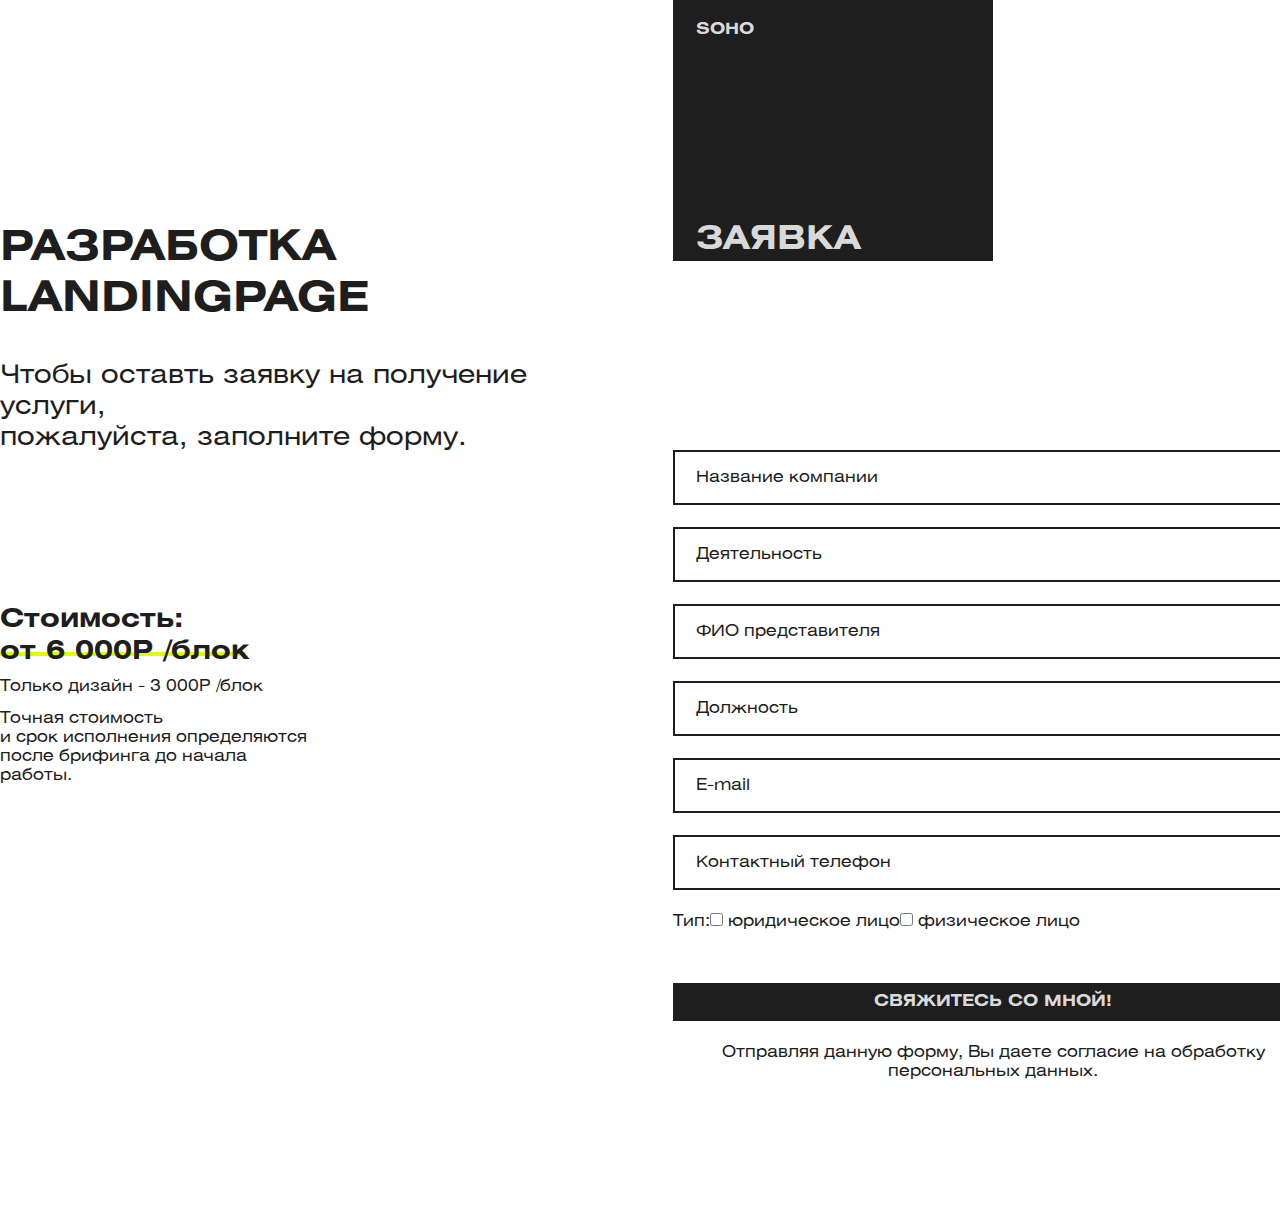
==== assets/pages/application.html @ 5c2f0b76 ""add"" ====
<!DOCTYPE html>
<html lang="ru">
<head>
    <meta charset="UTF-8">
    <meta http-equiv="X-UA-Compatible" content="IE=edge">
    <meta name="viewport" content="width=device-width, initial-scale=1.0">
    <link rel="stylesheet" href="../css/styles.css">
    <title>Soho Application</title>
</head>
<body>
    <main class="landing container">
        <div class="landing__wrapper">
        <div class="landing__first">
            <div class="landing__first-up landing__up">
                <p class="landing__up-title">РАЗРАБОТКА <br>
                    LANDINGPAGE</p>
                    <p class="landing__up-subtitle app__up-subtitle">Чтобы оставть заявку на получение услуги, <br>
                        пожалуйста, заполните форму. </p>
            </div>
            <div class="landing__first-down first__down">
                <div class="landing__price-item ">
                    <p class="landing__price-item_title">Стоимость: <br> от 6 000Р /блок</p>
                    <p lass="landing__price-item_subtitle">Только дизайн - 3 000Р /блок</p>
                    <p>Точная стоимость <br>
                        и срок исполнения определяются
                        после брифинга до начала работы.
                        </p>
                </div>
            </div>
        </div>
        <div class="landing__second">
            <div class="landing__second-up">
                <div class="box">
                    <p>SOHO</p>
                    <p>ЗАЯВКА</p>
                </div>
            </div>
            <div class="landing__second-down">
                <form class="form app__form" action="">
                    <input type="text" class="input" name="nameCompany" placeholder="Название компании">
                    <input type="text" class="input" name="nameCompany" placeholder="Деятельность">
                    <input type="text" class="input" name="name" placeholder="ФИО представителя">
                    <input type="text" class="input" name="email" placeholder="Должность">
                    <input type="text" class="input" name="email" placeholder="E-mail">
                    <input type="text" class="input" name="email" placeholder="Контактный телефон">
                    <div class="form__checkbox">
                        <p> Тип: </p>
                        <label for="">
                            <input type="checkbox" name="" id="">
                            юридическое лицо
                        </label>
                        <label for="">
                            <input type="checkbox" name="" id="">
                            физическое лицо
                        </label>
                    </div>
                    <button class="btn form-btn">СВЯЖИТЕСЬ СО МНОЙ!</button>
                    <p class="form__allow">Отправляя данную форму, Вы даете согласие на обработку <br>
                        персональных данных.</p>
                </form>
            </div>
        </div>
    </div>
    </main>
</body>
</html>
---- assets/css/styles.css ----
/*=============== GOOGLE FONTS ===============*/
@import url("https://fonts.googleapis.com/css2?family=Poppins:wght@400;500;600&display=swap");

/*=============== VARIABLES CSS ===============*/

@font-face {
  font-family: 'HeliosExtC Regular';
  src: url(/assets/fonts/heliosext.otf);
}
@font-face {
  font-family: 'HeliosExtC Bold';
  src: url(/assets/fonts/heliosext_bold.otf);
}
:root {
  /*========== Colors ==========*/
  --black-color: #1E1E1E;
  --white-color: #D9D9D9;

  /*========== Font and typography ==========*/
  --font-regular: 'HeliosExtC Regular', sans-serif;
  --font-bold: 'HeliosExtC Bold', sans-serif;
  --biggest-font-size: 175px;
  --h1-font-size: 42px;
  --normal-font-size: 26px;
  --small-font-size: 16px;
  --smaller-font-size: 11px;
}

/* Responsive typography */
@media screen and (min-width: 1024px) {
  :root {
    /* --biggest-font-size: 4rem;
    --h1-font-size: 2.25rem;
    --h2-font-size: 1.5rem;
    --h3-font-size: 1.25rem;
    --normal-font-size: 1rem;
    --small-font-size: .875rem;
    --smaller-font-size: .813rem; */
  }
}

/*=============== BASE ===============*/
* {
  box-sizing: border-box;
  padding: 0;
  margin: 0;
}

html {
  scroll-behavior: smooth;
}
a {
   color: var(--black-color);
}
body {
  font-family: var(--font-regular);
  font-size: var(--small-font-size);
  color: var(--black-color);
  background: url(/assets/img/mainbg.png);
  background-size: cover;
  background-repeat: no-repeat;
  transition: .3s; /* For animation dark mode */
}

h1, h2, h3 {
  color: var(--title-color);
  font-weight: var(--font-semi-bold);
}

ul {
  padding: 0;
  margin: 0;
  /* font-size: 0; */
  list-style: none;
}

li {
  list-style-type: none;
  padding: 0;
  /* font-size: 0; */
}
a {
  text-decoration: none;
}

img {
  max-width: 100%;
  height: auto;
}

input,
button {
  font-family: var(--body-font);
  outline: none;
  border: none;
}

/*=============== THEME ===============*/


/*========== Variables Dark theme ==========*/


/*========== 
    Color changes in some parts of 
    the website, in dark theme 
==========*/


/*=============== REUSABLE CSS CLASSES ===============*/
.container {
  max-width: 1280px;
  margin: auto;
}

.grid {
  display: grid;
}

.section {
  padding: 4.5rem 0 2rem;
}

.section__title {
  font-size: var(--h2-font-size);
  margin-bottom: 1rem;
}

.section__title span {
  color: var(--second-color);
}

.section__subtitle {
  display: block;
  font-size: var(--small-font-size);
  color: var(--second-color);
}

.main {
  overflow: hidden; /* For the animations ScrollReveal*/
}

/*=============== HEADER & NAV ===============*/

.header {
  display: flex;
  padding: 30px 30px 0;
}
.header__nav {
  display: flex;
  width: 100%;
}
.header__blog {
  text-align: center;
  flex: 1 0 0;
}
.header__ul {
  padding : 0 0 0 237px;
}
.header__social {
  margin: 0 225px 0 0;
}

.header__link {
  font-size: var(--smaller-font-size);
  line-height: 13px;
  display: block;
}
.header__link {
  margin-bottom: 3px;
}
.header__menu a{
  font-size: var(--smaller-font-size);
}
.header__menu {
  position: relative;
  width:35px;
  height: 16px;
}
.header__menu::after {
  content: '';
  position: absolute;
  display: block;
  height: 2px;
  width: 100%;
  background-color: var(--black-color);
}
.header__menu::before {
  content: '';
  position: absolute;
  display: block;
  height: 2px;
  width: 100%;
  background-color: var(--black-color);
}

/* =======  HOME =========== */
.home {
  position: relative;
  margin: 166px auto 0;
}
.home__text {
  height: 391px;
}
.home__text-name {
  font-size: var(--biggest-font-size);
  color: var(--black-color);
  font-family: var(--font-bold);
  position: relative;
  line-height: 216px;
  letter-spacing:50px;
}
.home__text-name::after {
  content: '';
  display: block;
  position: absolute;
  width: 704px;
  height: 9px;
  top: 53%;
left: 257px;
  background-color: #E0FF00;
  z-index: -1;
}
.home__text-title {
  font-size: var(--h1-font-size);
  font-family: var(--font-bold);
  position: absolute;
  right: 0;
  line-height: 27px;
}
.home__text-title span {
  font-size: 27px;
  font-family: var(--font-regular);
}
.home__subtext-left {
  position: relative;
  width: 960px;
  max-width: 100%;
  height: 250px;
}
.home__subtext-right {
  width: 320px;
  display: block;
  margin: 0 0 0 10px;
}
.home__subtext-up img {
  position: absolute;
  top: 42px;
  left: 250px;
  max-width: 696px;
  width: 100%;
}
.home__subtext-up p {
  width: 455px;
}
.home__subtext {
  display: flex;
}
.home__subtext-down {
  display: flex;
  flex-direction: column;
  align-items: center;
  gap: 30px;
  position: absolute;
  right: -21px;
  top: 164px;
}
.home__subtext-down p {
  font-size: 13px;
  transform: rotate(-90deg);
}

.btn {
  background-color: var(--black-color);
  color: var(--white-color);
  padding: 9px 42px;
}
.home__btn {
  padding: 15px 73px;
  width: 320px;
  display: block;
  text-align: center;
  font-family: var(--font-bold);
  margin: 24px 0 0;
}


/* ============  ABOUT ============= */
.about {
  width: 1636px;
  max-width: 100%;
  margin: auto;
}

.aboout__col-up {
  display: flex;
  height: 754px;
}
.col__down {
  display: flex;
  margin: 82px 0 0 177px;
}
#showScroll {
  position: fixed;
}
.col__down-item {
  width: 300px;
  height: 134px;
  display: flex;
  flex-direction: column;
  justify-content: space-between;
}
.col__down-btn {
  display: flex;
  align-self: flex-end;
}
.down__btn-blog {
  /* max-width: 188px; */
  /* display: block; */
  padding: 9px 64px;
}
.about__col-one {
  display: flex;
  flex-direction: column;
  text-align: end;
  height: 206px;
  width: 121px;
  position: relative;
  align-self: last baseline;
  margin: 0 57px 116px 0;
}
.about__col-one.fixed {
  position: fixed;
  top: 130px;
}
.about__col-one::after {
  content: '';
  background: var(--black-color);
  height: 286px;
  width: 2px;
  position: absolute;
  right: -16px;
  top: -44px;
}
.about__col-one .header__blog {
  display: flex;
  justify-content: flex-end;
  align-items: center;
  text-align: end;
}
.about__col-two, .box {
  width: 320px;
  max-width: 100%;
  height: 261px;
  background-color: var(--black-color);
  display: flex;
  flex-direction: column;
  justify-content: space-between;
  padding: 20px 0 0px 23px;
}
.about__col-two, .box p {
  color: var(--white-color);
  font-family: var(--font-bold);
}
.col__two-num, .box-num {
  font-size: 33px;
}

.about__col-three {
  width: 304px;
  max-width: 100%;
  display: flex;
  flex-direction: column;
  align-self: center;
  margin: 80px 16px 0 0;
}
.col__three-title {
  font-family: var(--font-bold);
  color: var(--black-color);
  font-size: var(--h1-font-size);
  margin: 0 0 36px 0;
}

.col__three-text p:not(:last-child) {
  margin-bottom: 36px;
}
.col__three-text p {
  font-size: 16px;
  color: var(--black-color);
  line-height: 19px;
}
.about__col-four {
  width: 317px;
  max-width: 100%;
  display: flex;
  flex-direction: column;
  align-self: flex-end;
}
.about__col-four p:not(:last-child) {
  margin-bottom: 41px;
}
.about__col-four p {
  font-size: 16px;
}
.about__col-five {
  width: 320px;
  max-width: 100%;
  text-align: end;
  margin: 139px 0 0;
}



/* =====  CREATIVE =============== */

.creative__wrapper {
  height: 913px;
  display: flex;
  flex-direction: column;
}
.creative__up {
  display: flex;
  align-items: center;
}
.creative__left-title {
  font-size: 42px;
  font-family: var(--font-bold);
  margin: 0 292px 0 0;
}
.creative__item-title, .item-title {
  font-size: 26px;
  color: var(--black-color);
  font-family: var(--font-bold);
}
.creative__box-wrapper {
  width: 321px;
  display: flex;
  flex-direction: column;
}
.crative__right-box {
  margin: 0 0 15px 0;
}
.creative__right-text p:not(:last-child) {
  margin-bottom: 12px;
}
.creative__items {
  display: flex;
  margin: 80px 0 13px 0;
}
.creative__item  {
  width: 285px;
}
.creative__item:nth-child(2) {
  margin: 0 64px 0 15px;
  width: 221px;
}
.creative__item:nth-child(3) {
  margin: 0 38px 0 0; 
}
.creative__item-title {
  margin: 0 0 15px;
}

.creative__down {
  display: flex;
  justify-content: center;
  margin: 13px 0 0 175px;
}


/* ============  SERVICE ============== */

.service__up {
  display: flex;
  height: 330px;
}
.service__title {
  font-family: var(--font-bold);
  margin: 0 109px 0 0;
  align-self: flex-end;
  font-size: 42px;
}
.service__up-text {
  width: 287px;
  max-width: 100%;
  margin: 0 0 68px 33px;
  align-self: flex-end;
  font-size: 16px;  
}
.service__item-btn {
  display: block;
  width: 188px;
  display: flex;
  text-align: center;
  align-self: flex-end;
}
.service__item {
  display: flex;
  flex-direction: column;
  width: 320px;
}
.service__items {
  width: 100%;
  margin: 91px 0 0;
}
.service__item-num {
  display: flex;
  align-self: flex-end;
  margin: 18px 44px 18px 0;
  font-family: var(--font-bold);
  position: relative;
  max-width: 107px;
}
.service__item-num::after {
  content: '';
  display: block;
  position: absolute;
  bottom: 5px;
  width: 100%;
  height: 4px;
  background: #E0FF00;
  z-index: -1;
}
.service__item-num span {
  font-weight: 600;
}

/* .target{
  grid-area: target;
}
.cotext{
  grid-area: context;
}
.yandex{
  grid-area: yandex;
}
.tilda{
  grid-area: tilda;
}
.landingpage{
  grid-area: landingpage;
}
.promo{
  grid-area: promo;
} */

.service__items {
  display: grid;
  grid-template-columns: repeat(auto-fill, minmax(320px, 1fr));
  /* grid-template-areas: 'target context yandex .' '. tilda landingpage promo'; */
  row-gap: 115px;
}


/* ==========  PROJECT ============ */
.project__title {
  display: flex;
  justify-content: space-between;
}
.project__title-title {
  font-size: var(--h1-font-size);
  line-height: 52px;
  color: var(--black-color);
  font-family: var(--font-bold) ;
  display: flex;
  align-self: flex-end;
}

.project_items {
  display: flex;
  height: 548px;
  margin: 50px 0 70px;
}
.project__item {
  background-image: url('/assets/img/p1.png');
  background-size: cover;
  background-repeat: no-repeat;
  width: 365px;
  display: flex;
  flex-direction: column;
  justify-content: space-between;
  padding: 22px 0 10px 14px;
}
.project__item:nth-child(2) {
  background-image: url('/assets/img/p2.png');
}
.project__item:nth-child(3) {
  width: 640px;
  max-width: 100%;
  background-image: url('/assets/img/p3.png');
}
.project__item-title {
  font-size: 30px;
  font-family: var(--font-bold);
  color: #D9D9D9;
}
.project__item-subtitle {
  font-family: var(--font-regular);
  font-size: 19px;
  color: #D9D9D9;
}

.project__more {
  display: flex;
  justify-content: end;
}
.project__more img {
  width: 151px;
}
.project__more-text {
  font-size: 37px;
  margin: 0 37px 0 0;

}


/* ========  CONTACT ============== */

.contact__wrapper {
  display: flex;
  height: 860px;
  position: relative;
}
.contact__img {
  display: flex;
  width: 640px;
  max-width: 100%;
}
.cotact__img-image {
  display: flex;
  align-self: flex-end;
}
.contact__form {
  width: 640px;
  display: flex;
  flex-direction: column;
  justify-content: space-between;
}
.contact__form-text {
  display: flex;
  flex-direction: column;
  gap: 31px;
  margin: 225px 0 0;
}
.contact__form-title {
  font-size: var(--h1-font-size);
  font-family: var(--font-bold);
  color: var(--black-color);
}
.contact__form-subtitle {
  font-size: 16px;
  display: flex;
  align-self: flex-end;
}

.form {
  display: flex;
  flex-direction: column;
  gap: 22px;
}
.input {
  width: 640px;
  max-width: 100%;
  padding: 16px 0 16px 21px;
  background: transparent;
  border: 2px solid var(--black-color);
  font-size: 16px;
}
.input::placeholder {
  font-size: 16px;
  color: var(--black-color);
  opacity: 1;
}
.form-btn {
  font-family: var(--font-bold);
  font-size: 16px;
  cursor: pointer;
}
.form__allow {
  font-size: 9px;
  text-align: center;
}
.address {
  display: flex;
  justify-content: space-between;
  align-items: center;
  margin: 95px 0 0;
}
.address__img {
  width: 57px;
  height: 57px;
}
.address a {
  font-style: normal;
  font-size: 27px;
}
.address__social {
  display: flex;
  align-items: center;
  gap: 15px;
}



/* ===============  FOOTER ================ */

.footer {
  margin: 93px 0 0;
  background: var(--black-color);
  padding: 56px 0 25px;
}
.footer__nav {
  display: flex;
  justify-content: space-between;
}
.footer__nav ul li a {
  color: var(--white-color);
}
.footer__nav .header__ul {
  padding: 0 0 0 0;
}
.footer__nav .header__social {
  margin: 0;
}
.footer__blog {
  color: var(--white-color);
}

.footer__about {
  margin: 18px 0 0;
  display: flex;
  flex-direction: column;
  align-items: center;
  gap: 18px;
}
.footer__about img {
  width: 52px;
  height: 40px;
  cursor: pointer;
}
.footer__about p {
  color: var(--white-color);
}


.team {
  max-width: 1480px;
  margin: auto;
  display: flex;
  flex-direction: column;
}
.team__up {
  display: flex;
  align-self: flex-end;
}
.team__up-text {
  font-family: var(--font-bold);
  font-size: 42px;
  display: flex;
  align-self: flex-end;
  margin: 0 0 -15px;
}
.team__cols {
  display: flex;
}

.team__col {
  text-align: end;
}
.team__col-one {
  margin: 102px 0 0;
}
.team__col-three {
  margin: 281px 0 0;
}

.team__col-four {
  margin: 144px 0 0;
}


.join {
  background: url('/assets/img/teambg.png');
  color: var(--white-color);
  background-size: cover;
  width: 100%;
  height: 100%;
  background-repeat: no-repeat;
  /* filter: blur(8.5px); */
  z-index: -1;
  margin: 48px 0 0;
}
.join__wrapper {
  /* z-index: 1; */
}
.join__title {
  display: flex;
}
.join__title p:nth-child(2) {
  font-size: 42px;
  font-family: var(--font-bold);
  color: var(--white-color);
  display: flex;
  align-self: flex-end;
  margin: 0 0 -15px;
}
.join__box {
  background: var(--white-color);
}
.join__box p {
  color: var(--black-color);
}


.join__resume {
  /* width: 100%; */
  display: flex;
  justify-content: space-between;
  align-items: center;
  margin: 30px 0 24px;
}
.join__resume-mail {
  font-size: 19px;
}
.join__resume-mail a{

  font-family: var(--font-bold);
  color: var(--white-color);
}
.joun__resume-text {
  width: 304px;
}

.join__covid {
  display: flex;
  justify-content: flex-end;
}
.join__covid p {

  width: 609px;
}
.join__work-name {
  font-size: 26px;
  font-family: var(--font-bold);
  color: var(--white-color);
  margin: 0 0 20px;
}
.join__work-location {
  font-size: 19px;
  color: var(--white-color);
}
.join__work {
  display: flex;
  justify-content: flex-end;
  align-self: flex-end;
  width: 100%;
  margin: 84px 0 0;
  /* padding: 0 0 65px; */
  gap: 125px;
}

.join__work-first {
  display: flex;
  flex-direction: column;
  align-self: flex-end;
}
.join__work-wrapper {
  margin: 0 0 55px;
}



.team__footer {
  margin: 0 0 0;
}


.landing__wrapper {
  display: flex;
  gap: 32px;
  margin: 0 0 47px;
}
.landing {
  display: flex;
  flex-direction: column;
  margin: 0 auto 66px;
}
.landing__first {
  margin: 224px 0 0;
}
.landing__up-title {
  font-size: 42px;
  font-family: var(--font-bold);
  margin: 0 0 35px;
}
.landing__first-up {
  margin: 0 0 150px;
}
.landing__up-subtitle {
  font-size: 16px;
  line-height: 19px;
  width: 607px;
}

.first__down-title {
  font-size: 23px;
  font-family: var(--font-bold);
  margin: 0 0 17px;
}

.landing__list {
  position: relative;
  display: flex;
  gap: 10px;
  /* align-items: flex-start; */
}
.landing__list::before {
  content: '';
  display: block;
  width: 5px;
  height: 5px;
  margin: 6px 0 0;
  border-radius: 50px;
  background-color: var(--black-color);
}
.first__down-list {
  width: 304px;
}
.first__down-list p {
  margin: 0 0 3px;
}

.landing__second-up p:nth-child(2) {
  font-size: 33px;
  font-family: var(--font-bold);
}
.landing__second-up {
  margin: 0 0 189px;
} 

.landing__second-down {
  width: 329px;
}
.landing__second-down p {
  margin-bottom: 30px;
  font-size: 16px;
}

.landing__price {
  display: flex;
  align-items: center;
  align-self: flex-end;
  width: 1020px;
  max-width: 100%;
}
.landing__price-item {
  width: 323px;
}
.landing__price-item_title {
  font-size: 26px;
  font-family: var(--font-bold);
  margin: 0 0 9px;
  position: relative;
}
.landing__price-item_title::after {
  content: '';
  display: block;
  position: absolute;
  width: 246px;
  height: 4px;
  top: 75%;
/* left: 257px; */
  background-color: #E0FF00;
  z-index: -1;
}
.landing__price-item p:nth-child(3) {
  margin: 13px 0 0;
}

.landing__price-item_subtitle {
}
.landing__price-img {
  margin: 0 12px 0 0;
}

.app__form {
  width: 640px;
}
.app__form input {
  max-width: 100%;
} 
.form__checkbox {
  display: flex;
}
.app__up-subtitle {
  font-size: 26px;
  width: 641px;
  line-height: 31px;
}
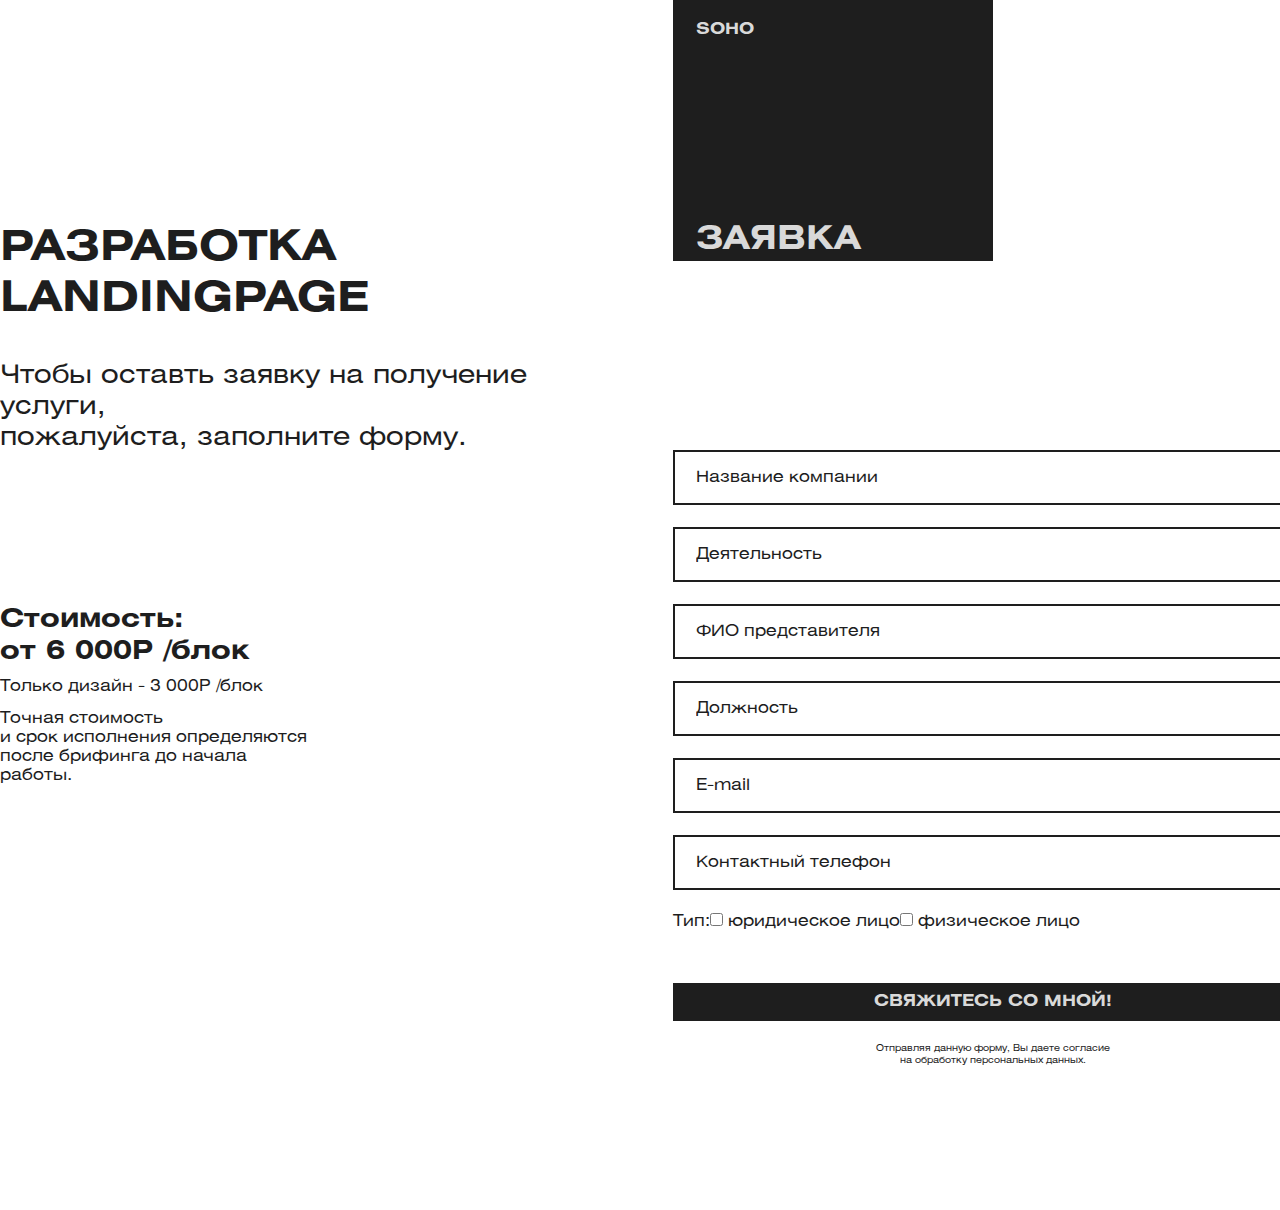
==== commit 7ec6190b: ""add"" ====
--- a/assets/pages/application.html
+++ b/assets/pages/application.html
@@ -19,7 +19,7 @@
             </div>
             <div class="landing__first-down first__down">
                 <div class="landing__price-item ">
-                    <p class="landing__price-item_title">Стоимость: <br> от 6 000Р /блок</p>
+                    <p class="landing__price-item_title app__price-item_title">Стоимость: <br> от 6 000Р /блок</p>
                     <p lass="landing__price-item_subtitle">Только дизайн - 3 000Р /блок</p>
                     <p>Точная стоимость <br>
                         и срок исполнения определяются
@@ -55,7 +55,7 @@
                         </label>
                     </div>
                     <button class="btn form-btn">СВЯЖИТЕСЬ СО МНОЙ!</button>
-                    <p class="form__allow">Отправляя данную форму, Вы даете согласие на обработку <br>
+                    <p class="form__allow app__form-allow">Отправляя данную форму, Вы даете согласие <br> на обработку 
                         персональных данных.</p>
                 </form>
             </div>
--- a/assets/css/styles.css
+++ b/assets/css/styles.css
@@ -144,7 +144,7 @@
 
 .header {
   display: flex;
-  padding: 30px 30px 0;
+  padding: 15px 59px 0 29px;
 }
 .header__nav {
   display: flex;
@@ -174,7 +174,7 @@
 }
 .header__menu {
   position: relative;
-  width:35px;
+  width: 40px;
   height: 16px;
 }
 .header__menu::after {
@@ -200,7 +200,7 @@
   margin: 166px auto 0;
 }
 .home__text {
-  height: 391px;
+  height: 408px;
 }
 .home__text-name {
   font-size: var(--biggest-font-size);
@@ -208,7 +208,6 @@
   font-family: var(--font-bold);
   position: relative;
   line-height: 216px;
-  letter-spacing:50px;
 }
 .home__text-name::after {
   content: '';
@@ -251,7 +250,7 @@
   width: 100%;
 }
 .home__subtext-up p {
-  width: 455px;
+  width: 518px;
 }
 .home__subtext {
   display: flex;
@@ -262,7 +261,7 @@
   align-items: center;
   gap: 30px;
   position: absolute;
-  right: -21px;
+  right: -34px;
   top: 164px;
 }
 .home__subtext-down p {
@@ -372,7 +371,7 @@
   display: flex;
   flex-direction: column;
   align-self: center;
-  margin: 80px 16px 0 0;
+  margin: 114px 16px 0 0;
 }
 .col__three-title {
   font-family: var(--font-bold);
@@ -425,7 +424,7 @@
 .creative__left-title {
   font-size: 42px;
   font-family: var(--font-bold);
-  margin: 0 292px 0 0;
+  margin: 89px 292px 0 0;
 }
 .creative__item-title, .item-title {
   font-size: 26px;
@@ -445,13 +444,13 @@
 }
 .creative__items {
   display: flex;
-  margin: 80px 0 13px 0;
+  margin: 100px 0 20px 0;
 }
 .creative__item  {
   width: 285px;
 }
 .creative__item:nth-child(2) {
-  margin: 0 64px 0 15px;
+  margin: 0 99px 0 35px;
   width: 221px;
 }
 .creative__item:nth-child(3) {
@@ -464,7 +463,7 @@
 .creative__down {
   display: flex;
   justify-content: center;
-  margin: 13px 0 0 175px;
+  margin: -4px 0 0 284px;
 }
 
 
@@ -996,4 +995,10 @@
   font-size: 26px;
   width: 641px;
   line-height: 31px;
+}
+.app__price-item_title::after {
+  display: none;
+}
+.app__form-allow.app__form-allow{
+  font-size: 9px;
 }